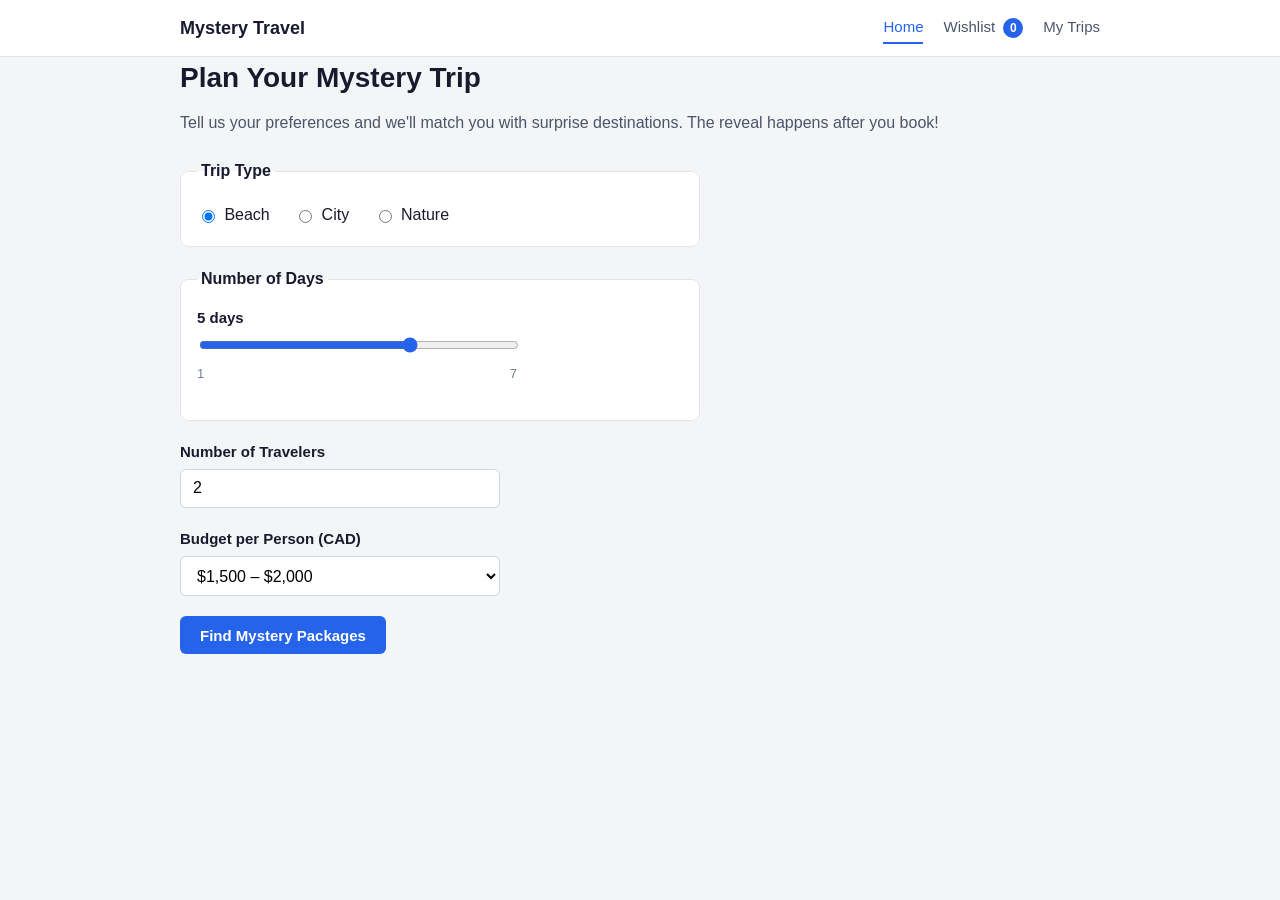
==== index.html @ 8cc897ea "init commit" ====
<!DOCTYPE html>
<html lang="en">
<head>
  <meta charset="UTF-8">
  <meta name="viewport" content="width=device-width, initial-scale=1.0">
  <title>Mystery Travel Booking</title>
  <link rel="stylesheet" href="css/styles.css">


    <script async src="https://www.googletagmanager.com/gtag/js?id=G-VJG1NFBYEE"></script>
    <script>
      window.dataLayer = window.dataLayer || [];
      function gtag(){dataLayer.push(arguments);}
      gtag('js', new Date());
      gtag('config', 'G-VJG1NFBYEE');
    </script>

</head>
<body>
  <header class="site-header">
    <div class="container header-inner">
      <a href="#/" class="logo">Mystery Travel</a>
      <nav class="main-nav" aria-label="Main navigation">
        <a href="#/" data-route="/" class="nav-link">Home</a>
        <a href="#/wishlist" data-route="/wishlist" class="nav-link">
          Wishlist
          <span id="wishlist-badge" class="badge" hidden>0</span>
        </a>
        <a href="#/my-trips" data-route="/my-trips" class="nav-link">My Trips</a>
      </nav>
    </div>
  </header>

  <main id="app" class="container">
    <!-- Home: Preference Quiz -->
    <section id="view-home" class="view" hidden>
      <h1>Plan Your Mystery Trip</h1>
      <p class="lead">Tell us your preferences and we'll match you with surprise destinations. The reveal happens after you book!</p>
      <form id="quiz-form" class="quiz-form">
        <fieldset>
          <legend>Trip Type</legend>
          <label class="radio-label">
            <input type="radio" name="tripType" value="beach" required checked>
            Beach
          </label>
          <label class="radio-label">
            <input type="radio" name="tripType" value="city">
            City
          </label>
          <label class="radio-label">
            <input type="radio" name="tripType" value="nature">
            Nature
          </label>
        </fieldset>

        <fieldset>
          <legend>Number of Days</legend>
          <div class="form-group slider-group">
            <label for="days"><span id="days-value">5</span> days</label>
            <input type="range" id="days" name="days" min="1" max="7" value="5" required>
            <div class="slider-labels" aria-hidden="true">
              <span>1</span>
              <span>7</span>
            </div>
          </div>
        </fieldset>

        <div class="form-group">
          <label for="travelers">Number of Travelers</label>
          <input type="number" id="travelers" name="travelers" min="1" max="8" value="2" required>
        </div>

        <div class="form-group">
          <label for="budget">Budget per Person (CAD)</label>
          <select id="budget" name="budget" required>
            <option value="500-1000">$500 – $1,000</option>
            <option value="1000-1500">$1,000 – $1,500</option>
            <option value="1500-2000" selected>$1,500 – $2,000</option>
            <option value="2000+">$2,000+</option>
          </select>
        </div>

        <button type="submit" class="btn btn-primary">Find Mystery Packages</button>
      </form>
    </section>

    <!-- Results -->
    <section id="view-results" class="view" hidden>
      <h1>Mystery Packages</h1>
      <p id="results-summary" class="results-summary"></p>
      <div id="results-grid" class="card-grid"></div>
      <p class="back-link"><a href="#/">← Change preferences</a></p>
    </section>

    <!-- Wishlist -->
    <section id="view-wishlist" class="view" hidden>
      <h1>Your Wishlist</h1>
      <div id="wishlist-content"></div>
    </section>

    <!-- Checkout -->
    <section id="view-checkout" class="view" hidden>
      <h1>Checkout</h1>
      <div class="checkout-layout">
        <form id="checkout-form" class="checkout-form">
          <h2>Traveler &amp; Payment Details</h2>
          <p class="form-note">This is a demo — no real payment will be processed.</p>

          <div class="form-group">
            <label for="passenger-name">Full Name</label>
            <input type="text" id="passenger-name" name="passengerName" required autocomplete="name">
          </div>

          <div class="form-group">
            <label for="email">Email (optional)</label>
            <input type="email" id="email" name="email" autocomplete="email">
          </div>

          <div class="form-group">
            <label for="card-number">Card Number</label>
            <input type="text" id="card-number" name="cardNumber" inputmode="numeric"
              pattern="[0-9]{16}" maxlength="16" placeholder="1234567890123456" required>
          </div>

          <div class="form-row">
            <div class="form-group">
              <label for="expiry">Expiry (MM/YY)</label>
              <input type="text" id="expiry" name="expiry" pattern="(0[1-9]|1[0-2])\/[0-9]{2}"
                placeholder="12/28" maxlength="5" required>
            </div>
            <div class="form-group">
              <label for="cvv">CVV</label>
              <input type="text" id="cvv" name="cvv" pattern="[0-9]{3,4}" maxlength="4"
                inputmode="numeric" placeholder="123" required>
            </div>
          </div>

          <button type="submit" class="btn btn-primary">Complete Purchase</button>
        </form>

        <aside id="checkout-summary" class="checkout-summary"></aside>
      </div>
    </section>

    <!-- Confirmation / Reveal -->
    <section id="view-confirmation" class="view" hidden>
      <div class="confirmation-card">
        <p class="confirmation-emoji" aria-hidden="true">🎉</p>
        <h1 id="confirmation-heading"></h1>
        <p id="confirmation-details" class="confirmation-details"></p>
        <a href="#/my-trips" class="btn btn-primary">View Trip Details</a>
      </div>
    </section>

    <!-- My Trips -->
    <section id="view-my-trips" class="view" hidden>
      <h1>My Trips</h1>
      <div id="my-trips-content"></div>
    </section>
  </main>

  <div id="toast" class="toast" role="status" aria-live="polite" hidden></div>

  <script src="js/data.js"></script>
  <script src="js/storage.js"></script>
  <script src="js/analytics.js"></script>
  <script src="js/app.js"></script>
</body>
</html>
---- css/styles.css ----
*,
*::before,
*::after {
  box-sizing: border-box;
}

body {
  margin: 0;
  font-family: -apple-system, BlinkMacSystemFont, "Segoe UI", Roboto, Oxygen, Ubuntu, sans-serif;
  font-size: 16px;
  line-height: 1.5;
  color: #1a1a2e;
  background: #f4f5f7;
}

.container {
  max-width: 960px;
  margin: 0 auto;
  padding: 0 1.25rem;
}

.site-header {
  background: #fff;
  border-bottom: 1px solid #e2e4e9;
  position: sticky;
  top: 0;
  z-index: 100;
}

.header-inner {
  display: flex;
  align-items: center;
  justify-content: space-between;
  min-height: 3.5rem;
}

.logo {
  font-weight: 700;
  font-size: 1.125rem;
  color: #1a1a2e;
  text-decoration: none;
}

.main-nav {
  display: flex;
  gap: 1.25rem;
  align-items: center;
}

.nav-link {
  color: #4a5568;
  text-decoration: none;
  font-weight: 500;
  font-size: 0.9375rem;
  padding: 0.25rem 0;
  border-bottom: 2px solid transparent;
}

.nav-link:hover {
  color: #1a1a2e;
}

.nav-link.active {
  color: #2563eb;
  border-bottom-color: #2563eb;
}

.badge {
  display: inline-flex;
  align-items: center;
  justify-content: center;
  min-width: 1.25rem;
  height: 1.25rem;
  padding: 0 0.35rem;
  margin-left: 0.25rem;
  font-size: 0.75rem;
  font-weight: 600;
  color: #fff;
  background: #2563eb;
  border-radius: 999px;
}

main {
  padding-top: 2rem;
  padding-bottom: 2rem;
}

h1 {
  margin: 0 0 0.75rem;
  font-size: 1.75rem;
  font-weight: 700;
}

.lead {
  color: #4a5568;
  margin: 0 0 1.5rem;
}

fieldset {
  border: 1px solid #e2e4e9;
  border-radius: 8px;
  padding: 1rem;
  margin: 0 0 1.25rem;
  background: #fff;
}

legend {
  font-weight: 600;
  padding: 0 0.25rem;
}

.radio-label {
  display: inline-flex;
  align-items: center;
  gap: 0.4rem;
  margin-right: 1.25rem;
  margin-top: 0.25rem;
  cursor: pointer;
}

.form-group {
  margin-bottom: 1.25rem;
}

.form-group label {
  display: block;
  font-weight: 600;
  margin-bottom: 0.35rem;
  font-size: 0.9375rem;
}

.form-group input,
.form-group select {
  width: 100%;
  max-width: 320px;
  padding: 0.6rem 0.75rem;
  border: 1px solid #cbd5e0;
  border-radius: 6px;
  font-size: 1rem;
  background: #fff;
}

.form-group input:focus,
.form-group select:focus {
  outline: 2px solid #2563eb;
  outline-offset: 1px;
  border-color: #2563eb;
}

.slider-group input[type="range"] {
  max-width: 320px;
  padding: 0;
  border: none;
  background: transparent;
  accent-color: #2563eb;
  cursor: pointer;
}

.slider-group input[type="range"]:focus {
  outline: 2px solid #2563eb;
  outline-offset: 4px;
  border-color: transparent;
}

.slider-labels {
  display: flex;
  justify-content: space-between;
  max-width: 320px;
  font-size: 0.8125rem;
  color: #718096;
  margin-top: 0.25rem;
}

.form-row {
  display: flex;
  gap: 1rem;
  flex-wrap: wrap;
}

.form-row .form-group {
  flex: 1;
  min-width: 120px;
}

.form-note {
  color: #718096;
  font-size: 0.875rem;
  margin: 0 0 1rem;
}

.quiz-form {
  max-width: 520px;
}

.btn {
  display: inline-block;
  padding: 0.65rem 1.25rem;
  font-size: 0.9375rem;
  font-weight: 600;
  border: none;
  border-radius: 6px;
  cursor: pointer;
  text-decoration: none;
  text-align: center;
  transition: background 0.15s ease;
}

.btn-primary {
  background: #2563eb;
  color: #fff;
}

.btn-primary:hover {
  background: #1d4ed8;
}

.btn-secondary {
  background: #fff;
  color: #2563eb;
  border: 1px solid #2563eb;
}

.btn-secondary:hover {
  background: #eff6ff;
}

.btn-small {
  padding: 0.45rem 0.85rem;
  font-size: 0.875rem;
}

.card-grid {
  display: grid;
  grid-template-columns: 1fr;
  gap: 1.25rem;
  margin-top: 1.5rem;
}

@media (min-width: 640px) {
  .card-grid {
    grid-template-columns: repeat(2, 1fr);
  }
}

.package-card {
  background: #fff;
  border: 1px solid #e2e4e9;
  border-radius: 10px;
  padding: 1.25rem;
  box-shadow: 0 1px 3px rgba(0, 0, 0, 0.06);
  display: flex;
  flex-direction: column;
}

.package-card h2 {
  margin: 0 0 0.5rem;
  font-size: 1.125rem;
}

.package-meta {
  color: #718096;
  font-size: 0.875rem;
  margin: 0 0 0.75rem;
}

.package-hints {
  list-style: none;
  padding: 0;
  margin: 0 0 1rem;
  font-size: 0.875rem;
  color: #4a5568;
}

.package-hints li::before {
  content: "• ";
  color: #2563eb;
}

.package-price {
  margin: 0 0 1rem;
  font-weight: 600;
}

.package-price .total {
  display: block;
  font-size: 0.875rem;
  font-weight: 500;
  color: #718096;
  margin-top: 0.25rem;
}

.card-actions {
  display: flex;
  gap: 0.5rem;
  flex-wrap: wrap;
  margin-top: auto;
}

.results-summary {
  color: #4a5568;
  margin: 0;
}

.back-link {
  margin-top: 1.5rem;
}

.back-link a {
  color: #2563eb;
  text-decoration: none;
}

.back-link a:hover {
  text-decoration: underline;
}

.empty-state {
  background: #fff;
  border: 1px dashed #cbd5e0;
  border-radius: 10px;
  padding: 2rem;
  text-align: center;
  color: #718096;
}

.empty-state a {
  color: #2563eb;
}

.checkout-layout {
  display: grid;
  gap: 1.5rem;
}

@media (min-width: 768px) {
  .checkout-layout {
    grid-template-columns: 1fr 280px;
    align-items: start;
  }
}

.checkout-form {
  background: #fff;
  border: 1px solid #e2e4e9;
  border-radius: 10px;
  padding: 1.5rem;
}

.checkout-form h2 {
  margin: 0 0 0.5rem;
  font-size: 1.125rem;
}

.checkout-summary {
  background: #fff;
  border: 1px solid #e2e4e9;
  border-radius: 10px;
  padding: 1.25rem;
}

.checkout-summary h2 {
  margin: 0 0 1rem;
  font-size: 1rem;
}

.checkout-summary dl {
  margin: 0;
}

.checkout-summary dt {
  font-size: 0.8125rem;
  color: #718096;
  margin-top: 0.75rem;
}

.checkout-summary dt:first-child {
  margin-top: 0;
}

.checkout-summary dd {
  margin: 0.15rem 0 0;
  font-weight: 600;
}

.confirmation-card {
  background: #fff;
  border: 1px solid #e2e4e9;
  border-radius: 12px;
  padding: 2.5rem 2rem;
  text-align: center;
  max-width: 520px;
  margin: 2rem auto;
  box-shadow: 0 4px 12px rgba(0, 0, 0, 0.08);
}

.confirmation-emoji {
  font-size: 3rem;
  margin: 0 0 0.5rem;
}

.confirmation-details {
  color: #4a5568;
  margin: 0 0 1.5rem;
}

.trip-list {
  display: flex;
  flex-direction: column;
  gap: 1rem;
}

.trip-card {
  background: #fff;
  border: 1px solid #e2e4e9;
  border-radius: 10px;
  padding: 1.25rem;
}

.trip-card h2 {
  margin: 0 0 0.35rem;
  font-size: 1.0625rem;
}

.trip-destination {
  color: #2563eb;
  font-weight: 600;
  margin: 0 0 0.5rem;
}

.trip-meta {
  color: #718096;
  font-size: 0.875rem;
  margin: 0;
}

.toast {
  position: fixed;
  bottom: 1.5rem;
  left: 50%;
  transform: translateX(-50%);
  background: #1a1a2e;
  color: #fff;
  padding: 0.65rem 1.25rem;
  border-radius: 6px;
  font-size: 0.875rem;
  z-index: 300;
  box-shadow: 0 4px 12px rgba(0, 0, 0, 0.2);
}

.toast[hidden] {
  display: none;
}

.wishlist-added {
  color: #059669;
  font-size: 0.8125rem;
  font-weight: 600;
}
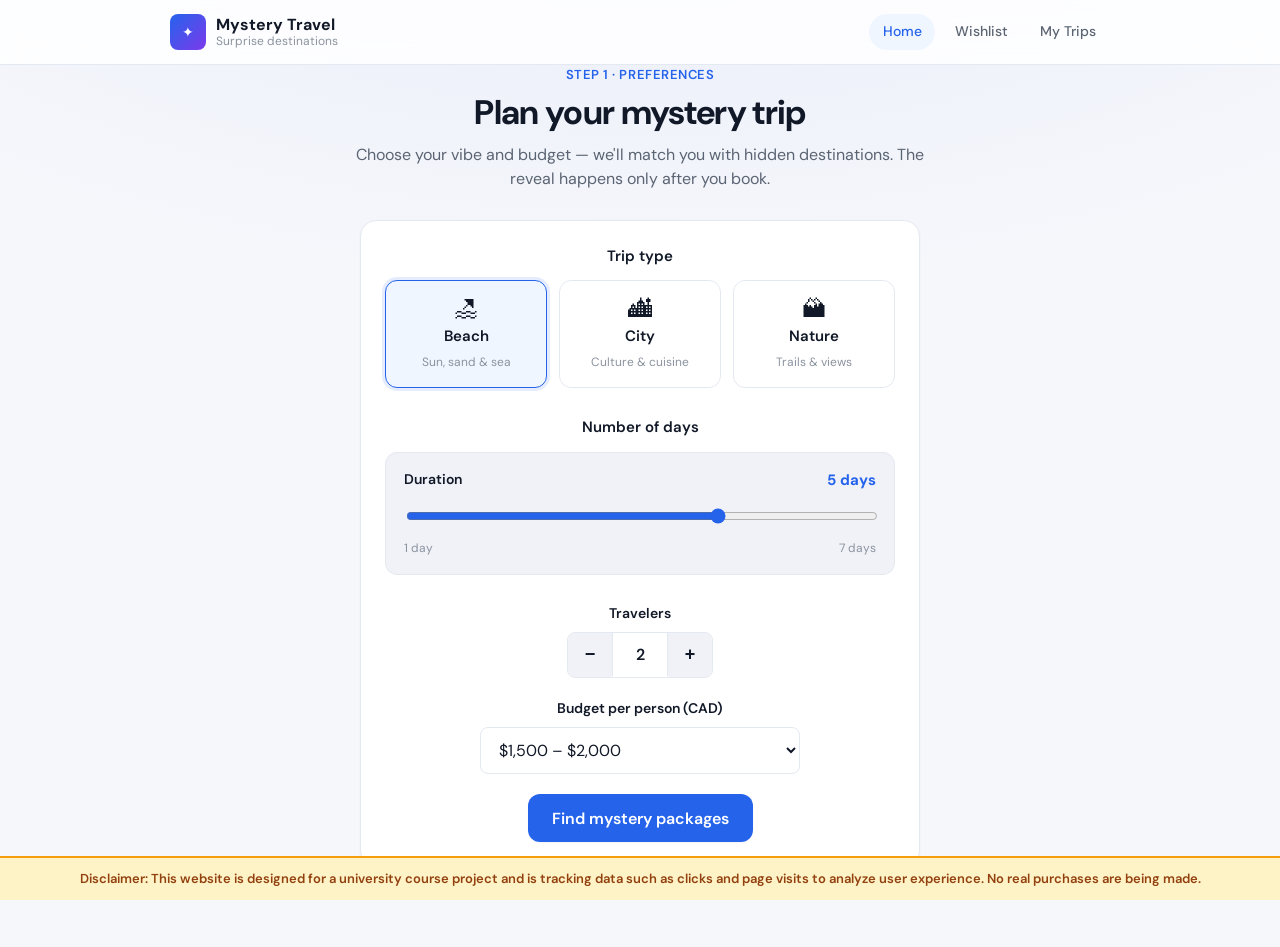
==== commit a6bdca2c: "made it prettier + custom elements and events for GA4" ====
--- a/index.html
+++ b/index.html
@@ -4,29 +4,38 @@
   <meta charset="UTF-8">
   <meta name="viewport" content="width=device-width, initial-scale=1.0">
   <title>Mystery Travel Booking</title>
+  <link rel="preconnect" href="https://fonts.googleapis.com">
+  <link rel="preconnect" href="https://fonts.gstatic.com" crossorigin>
+  <link href="https://fonts.googleapis.com/css2?family=DM+Sans:ital,opsz,wght@0,9..40,400;0,9..40,500;0,9..40,600;0,9..40,700;1,9..40,400&display=swap" rel="stylesheet">
   <link rel="stylesheet" href="css/styles.css">
 
-
-    <script async src="https://www.googletagmanager.com/gtag/js?id=G-VJG1NFBYEE"></script>
-    <script>
-      window.dataLayer = window.dataLayer || [];
-      function gtag(){dataLayer.push(arguments);}
-      gtag('js', new Date());
-      gtag('config', 'G-VJG1NFBYEE');
-    </script>
-
+  <script async src="https://www.googletagmanager.com/gtag/js?id=G-VJG1NFBYEE"></script>
+  <script>
+    window.dataLayer = window.dataLayer || [];
+    function gtag(){dataLayer.push(arguments);}
+    gtag('js', new Date());
+    gtag('config', 'G-VJG1NFBYEE');
+  </script>
 </head>
 <body>
+  <a href="#app" class="skip-link">Skip to main content</a>
+
   <header class="site-header">
     <div class="container header-inner">
-      <a href="#/" class="logo">Mystery Travel</a>
+      <a href="/" class="logo">
+        <span class="logo-mark" aria-hidden="true">✦</span>
+        <span class="logo-text">
+          <span class="logo-name">Mystery Travel</span>
+          <span class="logo-tagline">Surprise destinations</span>
+        </span>
+      </a>
       <nav class="main-nav" aria-label="Main navigation">
-        <a href="#/" data-route="/" class="nav-link">Home</a>
-        <a href="#/wishlist" data-route="/wishlist" class="nav-link">
+        <a href="/" data-route="/" class="nav-link">Home</a>
+        <a href="/wishlist" data-route="/wishlist" class="nav-link">
           Wishlist
           <span id="wishlist-badge" class="badge" hidden>0</span>
         </a>
-        <a href="#/my-trips" data-route="/my-trips" class="nav-link">My Trips</a>
+        <a href="/my-trips" data-route="/my-trips" class="nav-link">My Trips</a>
       </nav>
     </div>
   </header>
@@ -34,44 +43,64 @@
   <main id="app" class="container">
     <!-- Home: Preference Quiz -->
     <section id="view-home" class="view" hidden>
-      <h1>Plan Your Mystery Trip</h1>
-      <p class="lead">Tell us your preferences and we'll match you with surprise destinations. The reveal happens after you book!</p>
-      <form id="quiz-form" class="quiz-form">
-        <fieldset>
-          <legend>Trip Type</legend>
-          <label class="radio-label">
-            <input type="radio" name="tripType" value="beach" required checked>
-            Beach
-          </label>
-          <label class="radio-label">
-            <input type="radio" name="tripType" value="city">
-            City
-          </label>
-          <label class="radio-label">
-            <input type="radio" name="tripType" value="nature">
-            Nature
-          </label>
+      <div class="page-header">
+        <p class="eyebrow">Step 1 · Preferences</p>
+        <h1>Plan your mystery trip</h1>
+        <p class="lead">Choose your vibe and budget — we'll match you with hidden destinations. The reveal happens only after you book.</p>
+      </div>
+
+      <form id="quiz-form" class="quiz-form panel">
+        <fieldset class="fieldset-clean">
+          <legend>Trip type</legend>
+          <div class="option-cards" role="radiogroup" aria-label="Trip type">
+            <label class="option-card">
+              <input type="radio" name="tripType" value="beach" required checked>
+              <span class="option-card-icon" aria-hidden="true">🏖</span>
+              <span class="option-card-label">Beach</span>
+              <span class="option-card-desc">Sun, sand &amp; sea</span>
+            </label>
+            <label class="option-card">
+              <input type="radio" name="tripType" value="city">
+              <span class="option-card-icon" aria-hidden="true">🏙</span>
+              <span class="option-card-label">City</span>
+              <span class="option-card-desc">Culture &amp; cuisine</span>
+            </label>
+            <label class="option-card">
+              <input type="radio" name="tripType" value="nature">
+              <span class="option-card-icon" aria-hidden="true">🏔</span>
+              <span class="option-card-label">Nature</span>
+              <span class="option-card-desc">Trails &amp; views</span>
+            </label>
+          </div>
         </fieldset>
 
-        <fieldset>
-          <legend>Number of Days</legend>
-          <div class="form-group slider-group">
-            <label for="days"><span id="days-value">5</span> days</label>
-            <input type="range" id="days" name="days" min="1" max="7" value="5" required>
+        <fieldset class="fieldset-clean">
+          <legend>Number of days</legend>
+          <div class="slider-group">
+            <div class="slider-header">
+              <label for="days">Duration</label>
+              <output id="days-value" class="slider-value" for="days">5 days</output>
+            </div>
+            <input type="range" id="days" name="days" min="1" max="7" value="5" required
+              aria-valuemin="1" aria-valuemax="7" aria-valuenow="5">
             <div class="slider-labels" aria-hidden="true">
-              <span>1</span>
-              <span>7</span>
+              <span>1 day</span>
+              <span>7 days</span>
             </div>
           </div>
         </fieldset>
 
         <div class="form-group">
-          <label for="travelers">Number of Travelers</label>
-          <input type="number" id="travelers" name="travelers" min="1" max="8" value="2" required>
+          <label for="travelers">Travelers</label>
+          <div class="stepper">
+            <button type="button" class="stepper-btn" id="travelers-decrease" aria-label="Decrease travelers">−</button>
+            <input type="number" id="travelers" name="travelers" min="1" max="8" value="2" required readonly>
+            <button type="button" class="stepper-btn" id="travelers-increase" aria-label="Increase travelers">+</button>
+          </div>
         </div>
 
         <div class="form-group">
-          <label for="budget">Budget per Person (CAD)</label>
+          <label for="budget">Budget per person (CAD)</label>
           <select id="budget" name="budget" required>
             <option value="500-1000">$500 – $1,000</option>
             <option value="1000-1500">$1,000 – $1,500</option>
@@ -80,53 +109,77 @@
           </select>
         </div>
 
-        <button type="submit" class="btn btn-primary">Find Mystery Packages</button>
+        <div class="form-actions">
+          <button type="submit" class="btn btn-primary btn-lg">Find mystery packages</button>
+        </div>
       </form>
     </section>
 
     <!-- Results -->
     <section id="view-results" class="view" hidden>
-      <h1>Mystery Packages</h1>
-      <p id="results-summary" class="results-summary"></p>
+      <div class="page-header">
+        <p class="eyebrow">Step 2 · Choose a package</p>
+        <h1>Mystery packages</h1>
+        <div id="results-summary" class="filter-pills" aria-live="polite"></div>
+      </div>
       <div id="results-grid" class="card-grid"></div>
-      <p class="back-link"><a href="#/">← Change preferences</a></p>
+      <p class="back-link"><a href="/" class="text-link">← Edit preferences</a></p>
     </section>
 
     <!-- Wishlist -->
     <section id="view-wishlist" class="view" hidden>
-      <h1>Your Wishlist</h1>
+      <div class="page-header">
+        <p class="eyebrow">Saved for later</p>
+        <h1>Your wishlist</h1>
+        <p class="lead">Packages you've saved. Book when you're ready — the destination stays hidden until checkout.</p>
+      </div>
       <div id="wishlist-content"></div>
     </section>
 
     <!-- Checkout -->
     <section id="view-checkout" class="view" hidden>
-      <h1>Checkout</h1>
+      <div class="page-header">
+        <p class="eyebrow">Almost there</p>
+        <h1>Checkout</h1>
+        <p class="lead">Complete your booking to unlock your surprise destination.</p>
+      </div>
+
+      <ol class="progress-steps" aria-label="Booking progress">
+        <li class="progress-step is-complete">Preferences</li>
+        <li class="progress-step is-complete">Package</li>
+        <li class="progress-step is-active" aria-current="step">Payment</li>
+        <li class="progress-step">Reveal</li>
+      </ol>
+
       <div class="checkout-layout">
-        <form id="checkout-form" class="checkout-form">
-          <h2>Traveler &amp; Payment Details</h2>
-          <p class="form-note">This is a demo — no real payment will be processed.</p>
+        <form id="checkout-form" class="checkout-form panel">
+          <h2 class="panel-title">Traveler &amp; payment</h2>
+          <p class="form-note">
+            <span class="form-note-icon" aria-hidden="true">🔒</span>
+            Demo only — no real payment is processed.
+          </p>
 
           <div class="form-group">
-            <label for="passenger-name">Full Name</label>
-            <input type="text" id="passenger-name" name="passengerName" required autocomplete="name">
+            <label for="passenger-name">Full name</label>
+            <input type="text" id="passenger-name" name="passengerName" required autocomplete="name" placeholder="Jane Doe">
           </div>
 
           <div class="form-group">
-            <label for="email">Email (optional)</label>
-            <input type="email" id="email" name="email" autocomplete="email">
+            <label for="email">Email <span class="label-optional">(optional)</span></label>
+            <input type="email" id="email" name="email" autocomplete="email" placeholder="jane@example.com">
           </div>
 
           <div class="form-group">
-            <label for="card-number">Card Number</label>
+            <label for="card-number">Card number</label>
             <input type="text" id="card-number" name="cardNumber" inputmode="numeric"
-              pattern="[0-9]{16}" maxlength="16" placeholder="1234567890123456" required>
+              pattern="[0-9]{16}" maxlength="16" placeholder="1234 5678 9012 3456" required>
           </div>
 
           <div class="form-row">
             <div class="form-group">
-              <label for="expiry">Expiry (MM/YY)</label>
+              <label for="expiry">Expiry</label>
               <input type="text" id="expiry" name="expiry" pattern="(0[1-9]|1[0-2])\/[0-9]{2}"
-                placeholder="12/28" maxlength="5" required>
+                placeholder="MM/YY" maxlength="5" required>
             </div>
             <div class="form-group">
               <label for="cvv">CVV</label>
@@ -135,29 +188,44 @@
             </div>
           </div>
 
-          <button type="submit" class="btn btn-primary">Complete Purchase</button>
+          <button type="submit" class="btn btn-primary btn-lg btn-block">Complete purchase</button>
         </form>
 
-        <aside id="checkout-summary" class="checkout-summary"></aside>
+        <aside id="checkout-summary" class="checkout-summary panel panel-accent"></aside>
       </div>
     </section>
 
     <!-- Confirmation / Reveal -->
     <section id="view-confirmation" class="view" hidden>
-      <div class="confirmation-card">
-        <p class="confirmation-emoji" aria-hidden="true">🎉</p>
+      <div class="confirmation-card panel">
+        <div class="confirmation-badge" aria-hidden="true">✦</div>
+        <p class="confirmation-kicker">Booking confirmed</p>
         <h1 id="confirmation-heading"></h1>
         <p id="confirmation-details" class="confirmation-details"></p>
-        <a href="#/my-trips" class="btn btn-primary">View Trip Details</a>
+        <a href="/my-trips" class="btn btn-primary btn-lg">View trip details</a>
       </div>
     </section>
 
     <!-- My Trips -->
     <section id="view-my-trips" class="view" hidden>
-      <h1>My Trips</h1>
+      <div class="page-header">
+        <p class="eyebrow">Your bookings</p>
+        <h1>My trips</h1>
+        <p class="lead">Every destination you've unlocked after checkout.</p>
+      </div>
       <div id="my-trips-content"></div>
     </section>
+
+    <!-- Trip Detail -->
+    <section id="view-trip-detail" class="view" hidden>
+      <p class="back-link back-link--top"><a href="/my-trips" class="text-link">← Back to my trips</a></p>
+      <div id="trip-detail-content"></div>
+    </section>
   </main>
+
+  <aside id="disclaimer-banner" role="note" aria-live="polite">
+    Disclaimer: This website is designed for a university course project and is tracking data such as clicks and page visits to analyze user experience. No real purchases are being made.
+  </aside>
 
   <div id="toast" class="toast" role="status" aria-live="polite" hidden></div>
 
--- a/css/styles.css
+++ b/css/styles.css
@@ -1,27 +1,87 @@
+:root {
+  --color-bg: #f6f7fb;
+  --color-surface: #ffffff;
+  --color-surface-muted: #f0f2f8;
+  --color-border: #e4e8f0;
+  --color-border-strong: #cdd5e0;
+  --color-text: #111827;
+  --color-text-muted: #5b6472;
+  --color-text-subtle: #8b939f;
+  --color-primary: #2563eb;
+  --color-primary-hover: #1d4ed8;
+  --color-primary-subtle: #eff6ff;
+  --color-primary-border: #bfdbfe;
+  --color-success: #059669;
+  --color-success-subtle: #ecfdf5;
+  --color-warning-bg: #fef3c7;
+  --color-warning-border: #f59e0b;
+  --color-warning-text: #92400e;
+  --color-accent: #7c3aed;
+  --radius-sm: 8px;
+  --radius-md: 12px;
+  --radius-lg: 16px;
+  --radius-xl: 20px;
+  --shadow-sm: 0 1px 2px rgba(17, 24, 39, 0.05);
+  --shadow-md: 0 4px 12px rgba(17, 24, 39, 0.08), 0 1px 3px rgba(17, 24, 39, 0.04);
+  --shadow-lg: 0 12px 32px rgba(17, 24, 39, 0.1), 0 2px 8px rgba(17, 24, 39, 0.04);
+  --transition-fast: 150ms cubic-bezier(0.2, 0, 0, 1);
+  --transition-base: 220ms cubic-bezier(0.2, 0, 0, 1);
+  --font: "DM Sans", -apple-system, BlinkMacSystemFont, "Segoe UI", sans-serif;
+}
+
 *,
 *::before,
 *::after {
   box-sizing: border-box;
 }
 
+html {
+  scroll-behavior: smooth;
+}
+
 body {
   margin: 0;
-  font-family: -apple-system, BlinkMacSystemFont, "Segoe UI", Roboto, Oxygen, Ubuntu, sans-serif;
+  font-family: var(--font);
   font-size: 16px;
-  line-height: 1.5;
-  color: #1a1a2e;
-  background: #f4f5f7;
+  line-height: 1.55;
+  color: var(--color-text);
+  background:
+    radial-gradient(ellipse 80% 50% at 50% -20%, rgba(37, 99, 235, 0.08), transparent),
+    var(--color-bg);
+  padding-bottom: 5rem;
+  -webkit-font-smoothing: antialiased;
+  -moz-osx-font-smoothing: grayscale;
+}
+
+.skip-link {
+  position: absolute;
+  top: -100%;
+  left: 1rem;
+  z-index: 500;
+  padding: 0.6rem 1rem;
+  background: var(--color-text);
+  color: #fff;
+  border-radius: var(--radius-sm);
+  text-decoration: none;
+  font-weight: 600;
+  font-size: 0.875rem;
+}
+
+.skip-link:focus {
+  top: 1rem;
 }
 
 .container {
-  max-width: 960px;
+  max-width: 980px;
   margin: 0 auto;
   padding: 0 1.25rem;
 }
 
+/* Header */
 .site-header {
-  background: #fff;
-  border-bottom: 1px solid #e2e4e9;
+  background: rgba(255, 255, 255, 0.85);
+  backdrop-filter: blur(12px);
+  border-bottom: 1px solid var(--color-border);
   position: sticky;
   top: 0;
   z-index: 100;
@@ -31,209 +91,566 @@
   display: flex;
   align-items: center;
   justify-content: space-between;
-  min-height: 3.5rem;
+  min-height: 4rem;
+  gap: 1rem;
 }
 
 .logo {
-  font-weight: 700;
+  display: flex;
+  align-items: center;
+  gap: 0.65rem;
+  text-decoration: none;
+  color: var(--color-text);
+  min-width: 0;
+}
+
+.logo-mark {
+  display: flex;
+  align-items: center;
+  justify-content: center;
+  width: 2.25rem;
+  height: 2.25rem;
+  background: linear-gradient(135deg, var(--color-primary), var(--color-accent));
+  color: #fff;
+  border-radius: var(--radius-sm);
+  font-size: 0.9rem;
+  flex-shrink: 0;
+}
+
+.logo-text {
+  display: flex;
+  flex-direction: column;
+  min-width: 0;
+}
+
+.logo-name {
+  font-weight: 700;
+  font-size: 1rem;
+  line-height: 1.2;
+}
+
+.logo-tagline {
+  font-size: 0.75rem;
+  color: var(--color-text-subtle);
+  line-height: 1.2;
+}
+
+.main-nav {
+  display: flex;
+  gap: 0.35rem;
+  align-items: center;
+  flex-shrink: 0;
+}
+
+.nav-link {
+  color: var(--color-text-muted);
+  text-decoration: none;
+  font-weight: 500;
+  font-size: 0.875rem;
+  padding: 0.45rem 0.85rem;
+  border-radius: 999px;
+  transition: color var(--transition-fast), background var(--transition-fast);
+}
+
+.nav-link:hover {
+  color: var(--color-text);
+  background: var(--color-surface-muted);
+}
+
+.nav-link.active {
+  color: var(--color-primary);
+  background: var(--color-primary-subtle);
+}
+
+.badge {
+  display: inline-flex;
+  align-items: center;
+  justify-content: center;
+  min-width: 1.125rem;
+  height: 1.125rem;
+  padding: 0 0.3rem;
+  margin-left: 0.2rem;
+  font-size: 0.6875rem;
+  font-weight: 700;
+  font-variant-numeric: tabular-nums;
+  color: #fff;
+  background: var(--color-primary);
+  border-radius: 999px;
+}
+
+.badge[hidden] {
+  display: none !important;
+}
+
+/* Main layout */
+main {
+  padding-top: 2.5rem;
+  padding-bottom: 2.5rem;
+  max-width: 760px;
+}
+
+.view {
+  animation: viewEnter var(--transition-base) both;
+}
+
+@keyframes viewEnter {
+  from {
+    opacity: 0;
+    transform: translateY(8px);
+  }
+  to {
+    opacity: 1;
+    transform: translateY(0);
+  }
+}
+
+.page-header {
+  margin-bottom: 1.75rem;
+  text-align: center;
+}
+
+.eyebrow {
+  margin: 0 0 0.5rem;
+  font-size: 0.8125rem;
+  font-weight: 600;
+  letter-spacing: 0.04em;
+  text-transform: uppercase;
+  color: var(--color-primary);
+}
+
+h1 {
+  margin: 0 0 0.65rem;
+  font-size: clamp(1.625rem, 4vw, 2.125rem);
+  font-weight: 700;
+  line-height: 1.15;
+  letter-spacing: -0.02em;
+  text-wrap: balance;
+}
+
+.page-header h1 {
+  margin: 0 auto 0.65rem;
+  max-width: 28rem;
+}
+
+.lead {
+  color: var(--color-text-muted);
+  margin: 0 auto;
+  max-width: 36rem;
+  text-wrap: pretty;
+}
+
+.panel {
+  background: var(--color-surface);
+  border: 1px solid var(--color-border);
+  border-radius: var(--radius-lg);
+  box-shadow: var(--shadow-sm);
+}
+
+.panel-accent {
+  background: linear-gradient(180deg, var(--color-primary-subtle) 0%, var(--color-surface) 100%);
+  border-color: var(--color-primary-border);
+}
+
+.panel-title {
+  margin: 0 0 0.35rem;
   font-size: 1.125rem;
-  color: #1a1a2e;
+  font-weight: 700;
+}
+
+/* Forms */
+.fieldset-clean {
+  border: none;
+  padding: 0;
+  margin: 0 0 1.75rem;
+  background: transparent;
+}
+
+.fieldset-clean legend {
+  font-weight: 600;
+  font-size: 0.9375rem;
+  margin-bottom: 0.75rem;
+  padding: 0;
+  text-align: center;
+  width: 100%;
+}
+
+.option-cards {
+  display: grid;
+  grid-template-columns: repeat(3, 1fr);
+  gap: 0.75rem;
+}
+
+.option-card {
+  position: relative;
+  display: flex;
+  flex-direction: column;
+  align-items: center;
+  gap: 0.25rem;
+  padding: 1rem 0.75rem;
+  border: 1.5px solid var(--color-border);
+  border-radius: var(--radius-md);
+  background: var(--color-surface);
+  cursor: pointer;
+  text-align: center;
+  transition: border-color var(--transition-fast), background var(--transition-fast), box-shadow var(--transition-fast), transform var(--transition-fast);
+}
+
+.option-card:hover {
+  border-color: var(--color-border-strong);
+  box-shadow: var(--shadow-sm);
+}
+
+.option-card:has(input:checked) {
+  border-color: var(--color-primary);
+  background: var(--color-primary-subtle);
+  box-shadow: 0 0 0 3px rgba(37, 99, 235, 0.12);
+}
+
+.option-card:has(input:focus-visible) {
+  outline: 2px solid var(--color-primary);
+  outline-offset: 2px;
+}
+
+.option-card input {
+  position: absolute;
+  opacity: 0;
+  width: 0;
+  height: 0;
+}
+
+.option-card-icon {
+  font-size: 1.5rem;
+  line-height: 1;
+}
+
+.option-card-label {
+  font-weight: 600;
+  font-size: 0.9375rem;
+  color: var(--color-text);
+}
+
+.option-card-desc {
+  font-size: 0.75rem;
+  color: var(--color-text-subtle);
+}
+
+.form-group {
+  margin-bottom: 1.25rem;
+}
+
+.form-group label {
+  display: block;
+  font-weight: 600;
+  margin-bottom: 0.45rem;
+  font-size: 0.875rem;
+}
+
+.label-optional {
+  font-weight: 500;
+  color: var(--color-text-subtle);
+}
+
+.form-group input,
+.form-group select {
+  width: 100%;
+  padding: 0.7rem 0.85rem;
+  border: 1.5px solid var(--color-border);
+  border-radius: var(--radius-sm);
+  font-size: 1rem;
+  font-family: inherit;
+  background: var(--color-surface);
+  color: var(--color-text);
+  transition: border-color var(--transition-fast), box-shadow var(--transition-fast);
+}
+
+.form-group input::placeholder {
+  color: var(--color-text-subtle);
+}
+
+.form-group input:focus,
+.form-group select:focus {
+  outline: none;
+  border-color: var(--color-primary);
+  box-shadow: 0 0 0 3px rgba(37, 99, 235, 0.15);
+}
+
+.slider-group {
+  padding: 1rem 1.1rem;
+  background: var(--color-surface-muted);
+  border-radius: var(--radius-md);
+  border: 1px solid var(--color-border);
+}
+
+.slider-header {
+  display: flex;
+  justify-content: space-between;
+  align-items: center;
+  margin-bottom: 0.75rem;
+}
+
+.slider-header label {
+  margin: 0;
+  font-weight: 600;
+  font-size: 0.875rem;
+}
+
+.slider-value {
+  font-weight: 700;
+  font-size: 0.9375rem;
+  color: var(--color-primary);
+  font-variant-numeric: tabular-nums;
+}
+
+.slider-group input[type="range"] {
+  width: 100%;
+  padding: 0;
+  border: none;
+  background: transparent;
+  accent-color: var(--color-primary);
+  cursor: pointer;
+  height: 1.25rem;
+}
+
+.slider-group input[type="range"]:focus-visible {
+  outline: 2px solid var(--color-primary);
+  outline-offset: 4px;
+}
+
+.slider-labels {
+  display: flex;
+  justify-content: space-between;
+  font-size: 0.75rem;
+  color: var(--color-text-subtle);
+  margin-top: 0.35rem;
+}
+
+.stepper {
+  display: inline-flex;
+  align-items: center;
+  border: 1.5px solid var(--color-border);
+  border-radius: var(--radius-sm);
+  overflow: hidden;
+  background: var(--color-surface);
+}
+
+.stepper-btn {
+  display: flex;
+  align-items: center;
+  justify-content: center;
+  width: 2.75rem;
+  height: 2.75rem;
+  border: none;
+  background: var(--color-surface-muted);
+  color: var(--color-text);
+  font-size: 1.125rem;
+  font-weight: 600;
+  cursor: pointer;
+  transition: background var(--transition-fast);
+}
+
+.stepper-btn:hover {
+  background: var(--color-border);
+}
+
+.stepper-btn:active {
+  transform: scale(0.96);
+}
+
+.stepper input {
+  width: 3.5rem;
+  text-align: center;
+  border: none;
+  border-left: 1.5px solid var(--color-border);
+  border-right: 1.5px solid var(--color-border);
+  border-radius: 0;
+  padding: 0.7rem 0;
+  font-weight: 600;
+  font-variant-numeric: tabular-nums;
+  -moz-appearance: textfield;
+}
+
+.stepper input:focus {
+  box-shadow: none;
+  outline: none;
+}
+
+.stepper input::-webkit-outer-spin-button,
+.stepper input::-webkit-inner-spin-button {
+  -webkit-appearance: none;
+  margin: 0;
+}
+
+.quiz-form {
+  width: 100%;
+  max-width: 560px;
+  margin: 0 auto;
+  padding: 1.5rem;
+}
+
+.quiz-form .form-group {
+  display: flex;
+  flex-direction: column;
+  align-items: center;
+}
+
+.quiz-form .form-group label {
+  text-align: center;
+}
+
+.quiz-form select {
+  width: 100%;
+  max-width: 320px;
+}
+
+.form-actions {
+  margin-top: 0.5rem;
+  display: flex;
+  justify-content: center;
+}
+
+.form-row {
+  display: grid;
+  grid-template-columns: 1fr 1fr;
+  gap: 1rem;
+}
+
+.form-note {
+  display: flex;
+  align-items: center;
+  gap: 0.5rem;
+  color: var(--color-text-muted);
+  font-size: 0.875rem;
+  margin: 0 0 1.25rem;
+  padding: 0.65rem 0.85rem;
+  background: var(--color-surface-muted);
+  border-radius: var(--radius-sm);
+}
+
+.form-note-icon {
+  flex-shrink: 0;
+}
+
+/* Buttons */
+.btn {
+  display: inline-flex;
+  align-items: center;
+  justify-content: center;
+  gap: 0.35rem;
+  padding: 0.7rem 1.25rem;
+  font-size: 0.9375rem;
+  font-weight: 600;
+  font-family: inherit;
+  border: none;
+  border-radius: var(--radius-sm);
+  cursor: pointer;
   text-decoration: none;
-}
-
-.main-nav {
-  display: flex;
-  gap: 1.25rem;
-  align-items: center;
-}
-
-.nav-link {
-  color: #4a5568;
+  text-align: center;
+  transition: background var(--transition-fast), color var(--transition-fast), border-color var(--transition-fast), box-shadow var(--transition-fast), transform var(--transition-fast);
+}
+
+.btn:active:not(:disabled) {
+  transform: scale(0.98);
+}
+
+.btn:focus-visible {
+  outline: 2px solid var(--color-primary);
+  outline-offset: 2px;
+}
+
+.btn-primary {
+  background: var(--color-primary);
+  color: #fff;
+  box-shadow: var(--shadow-sm);
+}
+
+.btn-primary:hover:not(:disabled) {
+  background: var(--color-primary-hover);
+  box-shadow: var(--shadow-md);
+}
+
+.btn-secondary {
+  background: var(--color-surface);
+  color: var(--color-primary);
+  border: 1.5px solid var(--color-primary-border);
+}
+
+.btn-secondary:hover:not(:disabled) {
+  background: var(--color-primary-subtle);
+}
+
+.btn-ghost {
+  background: transparent;
+  color: var(--color-text-muted);
+  border: 1.5px solid var(--color-border);
+}
+
+.btn-ghost:hover:not(:disabled) {
+  background: var(--color-surface-muted);
+  color: var(--color-text);
+}
+
+.btn:disabled {
+  opacity: 0.55;
+  cursor: not-allowed;
+}
+
+.btn-lg {
+  padding: 0.85rem 1.5rem;
+  font-size: 1rem;
+  border-radius: var(--radius-md);
+}
+
+.btn-sm {
+  padding: 0.5rem 0.9rem;
+  font-size: 0.8125rem;
+}
+
+.btn-block {
+  width: 100%;
+}
+
+.text-link {
+  color: var(--color-primary);
   text-decoration: none;
   font-weight: 500;
   font-size: 0.9375rem;
-  padding: 0.25rem 0;
-  border-bottom: 2px solid transparent;
-}
-
-.nav-link:hover {
-  color: #1a1a2e;
-}
-
-.nav-link.active {
-  color: #2563eb;
-  border-bottom-color: #2563eb;
-}
-
-.badge {
+}
+
+.text-link:hover {
+  text-decoration: underline;
+}
+
+/* Filter pills */
+.filter-pills {
+  display: flex;
+  flex-wrap: wrap;
+  justify-content: center;
+  gap: 0.5rem;
+  margin-top: 1rem;
+}
+
+.pill {
   display: inline-flex;
   align-items: center;
-  justify-content: center;
-  min-width: 1.25rem;
-  height: 1.25rem;
-  padding: 0 0.35rem;
-  margin-left: 0.25rem;
-  font-size: 0.75rem;
-  font-weight: 600;
-  color: #fff;
-  background: #2563eb;
+  padding: 0.35rem 0.75rem;
+  font-size: 0.8125rem;
+  font-weight: 500;
+  color: var(--color-text-muted);
+  background: var(--color-surface);
+  border: 1px solid var(--color-border);
   border-radius: 999px;
 }
 
-main {
-  padding-top: 2rem;
-  padding-bottom: 2rem;
-}
-
-h1 {
-  margin: 0 0 0.75rem;
-  font-size: 1.75rem;
-  font-weight: 700;
-}
-
-.lead {
-  color: #4a5568;
-  margin: 0 0 1.5rem;
-}
-
-fieldset {
-  border: 1px solid #e2e4e9;
-  border-radius: 8px;
-  padding: 1rem;
-  margin: 0 0 1.25rem;
-  background: #fff;
-}
-
-legend {
-  font-weight: 600;
-  padding: 0 0.25rem;
-}
-
-.radio-label {
-  display: inline-flex;
-  align-items: center;
-  gap: 0.4rem;
-  margin-right: 1.25rem;
-  margin-top: 0.25rem;
-  cursor: pointer;
-}
-
-.form-group {
-  margin-bottom: 1.25rem;
-}
-
-.form-group label {
-  display: block;
-  font-weight: 600;
-  margin-bottom: 0.35rem;
-  font-size: 0.9375rem;
-}
-
-.form-group input,
-.form-group select {
-  width: 100%;
-  max-width: 320px;
-  padding: 0.6rem 0.75rem;
-  border: 1px solid #cbd5e0;
-  border-radius: 6px;
-  font-size: 1rem;
-  background: #fff;
-}
-
-.form-group input:focus,
-.form-group select:focus {
-  outline: 2px solid #2563eb;
-  outline-offset: 1px;
-  border-color: #2563eb;
-}
-
-.slider-group input[type="range"] {
-  max-width: 320px;
-  padding: 0;
-  border: none;
-  background: transparent;
-  accent-color: #2563eb;
-  cursor: pointer;
-}
-
-.slider-group input[type="range"]:focus {
-  outline: 2px solid #2563eb;
-  outline-offset: 4px;
-  border-color: transparent;
-}
-
-.slider-labels {
-  display: flex;
-  justify-content: space-between;
-  max-width: 320px;
-  font-size: 0.8125rem;
-  color: #718096;
-  margin-top: 0.25rem;
-}
-
-.form-row {
-  display: flex;
-  gap: 1rem;
-  flex-wrap: wrap;
-}
-
-.form-row .form-group {
-  flex: 1;
-  min-width: 120px;
-}
-
-.form-note {
-  color: #718096;
-  font-size: 0.875rem;
-  margin: 0 0 1rem;
-}
-
-.quiz-form {
-  max-width: 520px;
-}
-
-.btn {
-  display: inline-block;
-  padding: 0.65rem 1.25rem;
-  font-size: 0.9375rem;
-  font-weight: 600;
-  border: none;
-  border-radius: 6px;
-  cursor: pointer;
-  text-decoration: none;
-  text-align: center;
-  transition: background 0.15s ease;
-}
-
-.btn-primary {
-  background: #2563eb;
-  color: #fff;
-}
-
-.btn-primary:hover {
-  background: #1d4ed8;
-}
-
-.btn-secondary {
-  background: #fff;
-  color: #2563eb;
-  border: 1px solid #2563eb;
-}
-
-.btn-secondary:hover {
-  background: #eff6ff;
-}
-
-.btn-small {
-  padding: 0.45rem 0.85rem;
-  font-size: 0.875rem;
-}
-
+.pill strong {
+  color: var(--color-text);
+  font-weight: 600;
+}
+
+/* Cards */
 .card-grid {
   display: grid;
   grid-template-columns: 1fr;
-  gap: 1.25rem;
-  margin-top: 1.5rem;
+  gap: 1rem;
 }
 
 @media (min-width: 640px) {
@@ -243,24 +660,70 @@
 }
 
 .package-card {
-  background: #fff;
-  border: 1px solid #e2e4e9;
-  border-radius: 10px;
+  background: var(--color-surface);
+  border: 1px solid var(--color-border);
+  border-radius: var(--radius-lg);
   padding: 1.25rem;
-  box-shadow: 0 1px 3px rgba(0, 0, 0, 0.06);
+  box-shadow: var(--shadow-sm);
   display: flex;
   flex-direction: column;
+  transition: box-shadow var(--transition-base), transform var(--transition-base), border-color var(--transition-base);
+}
+
+.package-card:hover {
+  box-shadow: var(--shadow-md);
+  transform: translateY(-2px);
+  border-color: var(--color-border-strong);
+}
+
+.package-card-header {
+  display: flex;
+  align-items: flex-start;
+  justify-content: space-between;
+  gap: 0.75rem;
+  margin-bottom: 0.65rem;
 }
 
 .package-card h2 {
-  margin: 0 0 0.5rem;
-  font-size: 1.125rem;
+  margin: 0;
+  font-size: 1.0625rem;
+  font-weight: 700;
+  line-height: 1.3;
+  text-wrap: balance;
+}
+
+.package-badges {
+  display: flex;
+  flex-wrap: wrap;
+  gap: 0.35rem;
+  flex-shrink: 0;
+}
+
+.badge-tag {
+  display: inline-flex;
+  align-items: center;
+  padding: 0.2rem 0.5rem;
+  font-size: 0.6875rem;
+  font-weight: 700;
+  letter-spacing: 0.02em;
+  text-transform: uppercase;
+  border-radius: 999px;
+}
+
+.badge-tag--type {
+  background: var(--color-primary-subtle);
+  color: var(--color-primary);
+}
+
+.badge-tag--mystery {
+  background: #f3e8ff;
+  color: #7c3aed;
 }
 
 .package-meta {
-  color: #718096;
-  font-size: 0.875rem;
-  margin: 0 0 0.75rem;
+  color: var(--color-text-subtle);
+  font-size: 0.8125rem;
+  margin: 0 0 0.85rem;
 }
 
 .package-hints {
@@ -268,25 +731,50 @@
   padding: 0;
   margin: 0 0 1rem;
   font-size: 0.875rem;
-  color: #4a5568;
+  color: var(--color-text-muted);
+}
+
+.package-hints li {
+  display: flex;
+  align-items: flex-start;
+  gap: 0.5rem;
+  margin-bottom: 0.35rem;
 }
 
 .package-hints li::before {
-  content: "• ";
-  color: #2563eb;
+  content: "✓";
+  color: var(--color-success);
+  font-weight: 700;
+  flex-shrink: 0;
 }
 
 .package-price {
-  margin: 0 0 1rem;
-  font-weight: 600;
-}
-
-.package-price .total {
-  display: block;
+  margin: 0 0 1.1rem;
+  padding: 0.85rem;
+  background: var(--color-surface-muted);
+  border-radius: var(--radius-sm);
+}
+
+.package-price-main {
+  font-size: 1.25rem;
+  font-weight: 700;
+  font-variant-numeric: tabular-nums;
+  color: var(--color-text);
+}
+
+.package-price-unit {
   font-size: 0.875rem;
   font-weight: 500;
-  color: #718096;
+  color: var(--color-text-subtle);
+}
+
+.package-price-total {
+  display: block;
   margin-top: 0.25rem;
+  font-size: 0.8125rem;
+  font-weight: 500;
+  color: var(--color-text-muted);
+  font-variant-numeric: tabular-nums;
 }
 
 .card-actions {
@@ -296,71 +784,126 @@
   margin-top: auto;
 }
 
-.results-summary {
-  color: #4a5568;
-  margin: 0;
+.card-actions .btn {
+  flex: 1;
+  min-width: 7rem;
 }
 
 .back-link {
-  margin-top: 1.5rem;
-}
-
-.back-link a {
-  color: #2563eb;
-  text-decoration: none;
-}
-
-.back-link a:hover {
-  text-decoration: underline;
-}
-
+  margin-top: 1.75rem;
+  text-align: center;
+}
+
+/* Empty states */
 .empty-state {
-  background: #fff;
-  border: 1px dashed #cbd5e0;
-  border-radius: 10px;
-  padding: 2rem;
+  background: var(--color-surface);
+  border: 1px dashed var(--color-border-strong);
+  border-radius: var(--radius-lg);
+  padding: 3rem 1.5rem;
   text-align: center;
-  color: #718096;
-}
-
-.empty-state a {
-  color: #2563eb;
+  color: var(--color-text-muted);
+}
+
+.empty-state-icon {
+  font-size: 2.5rem;
+  margin-bottom: 0.75rem;
+  line-height: 1;
+}
+
+.empty-state h2 {
+  margin: 0 0 0.5rem;
+  font-size: 1.125rem;
+  color: var(--color-text);
+}
+
+.empty-state p {
+  margin: 0 0 1.25rem;
+  max-width: 24rem;
+  margin-left: auto;
+  margin-right: auto;
+}
+
+/* Checkout */
+.progress-steps {
+  display: flex;
+  gap: 0;
+  list-style: none;
+  padding: 0;
+  margin: 0 0 1.75rem;
+  overflow-x: auto;
+}
+
+.progress-step {
+  flex: 1;
+  position: relative;
+  padding: 0.65rem 0.5rem 0.65rem 1.5rem;
+  font-size: 0.75rem;
+  font-weight: 600;
+  color: var(--color-text-subtle);
+  background: var(--color-surface-muted);
+  border: 1px solid var(--color-border);
+  white-space: nowrap;
+}
+
+.progress-step:first-child {
+  border-radius: var(--radius-sm) 0 0 var(--radius-sm);
+  padding-left: 1rem;
+}
+
+.progress-step:last-child {
+  border-radius: 0 var(--radius-sm) var(--radius-sm) 0;
+}
+
+.progress-step + .progress-step {
+  border-left: none;
+}
+
+.progress-step.is-complete {
+  color: var(--color-success);
+  background: var(--color-success-subtle);
+}
+
+.progress-step.is-active {
+  color: var(--color-primary);
+  background: var(--color-primary-subtle);
+  border-color: var(--color-primary-border);
 }
 
 .checkout-layout {
   display: grid;
-  gap: 1.5rem;
+  gap: 1.25rem;
+  max-width: 640px;
+  margin: 0 auto;
 }
 
 @media (min-width: 768px) {
   .checkout-layout {
+    max-width: none;
     grid-template-columns: 1fr 280px;
     align-items: start;
   }
+
+  .checkout-summary {
+    position: sticky;
+    top: 5.5rem;
+  }
 }
 
 .checkout-form {
-  background: #fff;
-  border: 1px solid #e2e4e9;
-  border-radius: 10px;
   padding: 1.5rem;
 }
 
-.checkout-form h2 {
-  margin: 0 0 0.5rem;
-  font-size: 1.125rem;
-}
-
 .checkout-summary {
-  background: #fff;
-  border: 1px solid #e2e4e9;
-  border-radius: 10px;
   padding: 1.25rem;
 }
 
 .checkout-summary h2 {
   margin: 0 0 1rem;
-  font-size: 1rem;
+  font-size: 0.9375rem;
+  font-weight: 700;
+  text-transform: uppercase;
+  letter-spacing: 0.04em;
+  color: var(--color-text-subtle);
 }
 
 .checkout-summary dl {
@@ -368,9 +911,12 @@
 }
 
 .checkout-summary dt {
-  font-size: 0.8125rem;
-  color: #718096;
-  margin-top: 0.75rem;
+  font-size: 0.75rem;
+  font-weight: 600;
+  text-transform: uppercase;
+  letter-spacing: 0.03em;
+  color: var(--color-text-subtle);
+  margin-top: 0.85rem;
 }
 
 .checkout-summary dt:first-child {
@@ -378,81 +924,338 @@
 }
 
 .checkout-summary dd {
-  margin: 0.15rem 0 0;
-  font-weight: 600;
-}
-
+  margin: 0.2rem 0 0;
+  font-weight: 600;
+  font-size: 0.9375rem;
+}
+
+.checkout-summary dd.checkout-total {
+  font-size: 1.375rem;
+  font-variant-numeric: tabular-nums;
+  color: var(--color-primary);
+}
+
+/* Confirmation */
 .confirmation-card {
-  background: #fff;
-  border: 1px solid #e2e4e9;
-  border-radius: 12px;
-  padding: 2.5rem 2rem;
   text-align: center;
   max-width: 520px;
-  margin: 2rem auto;
-  box-shadow: 0 4px 12px rgba(0, 0, 0, 0.08);
-}
-
-.confirmation-emoji {
-  font-size: 3rem;
+  margin: 1rem auto 2rem;
+  padding: 2.5rem 2rem;
+  background: linear-gradient(180deg, var(--color-primary-subtle) 0%, var(--color-surface) 45%);
+  border-color: var(--color-primary-border);
+  box-shadow: var(--shadow-lg);
+}
+
+.confirmation-badge {
+  display: inline-flex;
+  align-items: center;
+  justify-content: center;
+  width: 3.5rem;
+  height: 3.5rem;
+  margin-bottom: 1rem;
+  background: linear-gradient(135deg, var(--color-primary), var(--color-accent));
+  color: #fff;
+  font-size: 1.25rem;
+  border-radius: 50%;
+  box-shadow: var(--shadow-md);
+}
+
+.confirmation-kicker {
   margin: 0 0 0.5rem;
+  font-size: 0.8125rem;
+  font-weight: 700;
+  letter-spacing: 0.06em;
+  text-transform: uppercase;
+  color: var(--color-success);
+}
+
+.confirmation-card h1 {
+  margin: 0 auto 0.75rem;
+  max-width: none;
 }
 
 .confirmation-details {
-  color: #4a5568;
-  margin: 0 0 1.5rem;
-}
-
+  color: var(--color-text-muted);
+  margin: 0 0 1.75rem;
+  text-wrap: pretty;
+}
+
+/* My Trips */
 .trip-list {
   display: flex;
   flex-direction: column;
+  gap: 0.85rem;
+}
+
+.trip-card {
+  background: var(--color-surface);
+  border: 1px solid var(--color-border);
+  border-radius: var(--radius-lg);
+  padding: 1.25rem 1.35rem;
+  box-shadow: var(--shadow-sm);
+  transition: box-shadow var(--transition-base), border-color var(--transition-base), transform var(--transition-base);
+  cursor: pointer;
+  width: 100%;
+  text-align: left;
+  font-family: inherit;
+  color: inherit;
+}
+
+.trip-card:hover {
+  box-shadow: var(--shadow-md);
+  border-color: var(--color-primary-border);
+  transform: translateY(-1px);
+}
+
+.trip-card:focus-visible {
+  outline: 2px solid var(--color-primary);
+  outline-offset: 2px;
+}
+
+.trip-card-header {
+  display: flex;
+  align-items: flex-start;
+  justify-content: space-between;
   gap: 1rem;
-}
-
-.trip-card {
+  margin-bottom: 0.5rem;
+}
+
+.trip-card h2 {
+  margin: 0;
+  font-size: 1rem;
+  font-weight: 700;
+}
+
+.trip-status {
+  flex-shrink: 0;
+  padding: 0.25rem 0.6rem;
+  font-size: 0.6875rem;
+  font-weight: 700;
+  letter-spacing: 0.03em;
+  text-transform: uppercase;
+  color: var(--color-success);
+  background: var(--color-success-subtle);
+  border-radius: 999px;
+}
+
+.trip-destination {
+  color: var(--color-primary);
+  font-weight: 600;
+  font-size: 1.0625rem;
+  margin: 0 0 0.65rem;
+}
+
+.trip-meta {
+  display: flex;
+  flex-wrap: wrap;
+  gap: 0.35rem 1rem;
+  color: var(--color-text-subtle);
+  font-size: 0.8125rem;
+  margin: 0;
+}
+
+.trip-meta span {
+  display: inline-flex;
+  align-items: center;
+  gap: 0.25rem;
+}
+
+.trip-card-hint {
+  margin: 0.65rem 0 0;
+  font-size: 0.8125rem;
+  color: var(--color-text-subtle);
+}
+
+.back-link--top {
+  margin-top: 0;
+  margin-bottom: 1.25rem;
+}
+
+.trip-detail-card {
+  padding: 1.5rem;
+}
+
+.trip-detail-header {
+  display: flex;
+  align-items: flex-start;
+  justify-content: space-between;
+  gap: 1rem;
+  margin-bottom: 1rem;
+}
+
+.trip-detail-header h1 {
+  margin: 0;
+  font-size: 1.375rem;
+}
+
+.trip-detail-destination {
+  display: flex;
+  align-items: center;
+  gap: 0.5rem;
+  padding: 0.85rem 1rem;
+  margin-bottom: 1.25rem;
+  background: var(--color-primary-subtle);
+  border: 1px solid var(--color-primary-border);
+  border-radius: var(--radius-md);
+  color: var(--color-primary);
+  font-weight: 600;
+  font-size: 1.0625rem;
+}
+
+.trip-detail-section {
+  margin-bottom: 1.25rem;
+}
+
+.trip-detail-section h2 {
+  margin: 0 0 0.65rem;
+  font-size: 0.8125rem;
+  font-weight: 700;
+  letter-spacing: 0.04em;
+  text-transform: uppercase;
+  color: var(--color-text-subtle);
+}
+
+.trip-detail-meta-grid {
+  display: grid;
+  grid-template-columns: repeat(2, 1fr);
+  gap: 0.75rem;
+}
+
+.trip-detail-meta-item {
+  padding: 0.75rem;
+  background: var(--color-surface-muted);
+  border-radius: var(--radius-sm);
+}
+
+.trip-detail-meta-item dt {
+  font-size: 0.75rem;
+  color: var(--color-text-subtle);
+  margin-bottom: 0.2rem;
+}
+
+.trip-detail-meta-item dd {
+  margin: 0;
+  font-weight: 600;
+  font-size: 0.9375rem;
+}
+
+.trip-detail-actions {
+  display: flex;
+  flex-wrap: wrap;
+  justify-content: center;
+  gap: 0.75rem;
+  margin-top: 1.5rem;
+  padding-top: 1.25rem;
+  border-top: 1px solid var(--color-border);
+}
+
+.btn-danger {
   background: #fff;
-  border: 1px solid #e2e4e9;
-  border-radius: 10px;
-  padding: 1.25rem;
-}
-
-.trip-card h2 {
-  margin: 0 0 0.35rem;
-  font-size: 1.0625rem;
-}
-
-.trip-destination {
-  color: #2563eb;
-  font-weight: 600;
-  margin: 0 0 0.5rem;
-}
-
-.trip-meta {
-  color: #718096;
-  font-size: 0.875rem;
-  margin: 0;
-}
-
+  color: #dc2626;
+  border: 1.5px solid #fecaca;
+}
+
+.btn-danger:hover:not(:disabled) {
+  background: #fef2f2;
+  border-color: #fca5a5;
+}
+
+.trip-status--cancelled {
+  color: #dc2626;
+  background: #fef2f2;
+}
+
+/* Disclaimer */
+#disclaimer-banner {
+  position: fixed;
+  bottom: 0;
+  left: 0;
+  right: 0;
+  z-index: 200;
+  background: var(--color-warning-bg);
+  border-top: 2px solid var(--color-warning-border);
+  color: var(--color-warning-text);
+  font-size: 0.8125rem;
+  font-weight: 600;
+  text-align: center;
+  padding: 0.75rem 1rem;
+  line-height: 1.4;
+}
+
+/* Toast */
 .toast {
   position: fixed;
-  bottom: 1.5rem;
+  bottom: 4.75rem;
   left: 50%;
-  transform: translateX(-50%);
-  background: #1a1a2e;
+  transform: translateX(-50%) translateY(0);
+  background: var(--color-text);
   color: #fff;
-  padding: 0.65rem 1.25rem;
-  border-radius: 6px;
+  padding: 0.75rem 1.25rem;
+  border-radius: var(--radius-md);
   font-size: 0.875rem;
+  font-weight: 500;
   z-index: 300;
-  box-shadow: 0 4px 12px rgba(0, 0, 0, 0.2);
+  box-shadow: var(--shadow-lg);
+  animation: toastIn var(--transition-base) both;
 }
 
 .toast[hidden] {
   display: none;
 }
 
-.wishlist-added {
-  color: #059669;
-  font-size: 0.8125rem;
-  font-weight: 600;
-}
+@keyframes toastIn {
+  from {
+    opacity: 0;
+    transform: translateX(-50%) translateY(12px);
+  }
+  to {
+    opacity: 1;
+    transform: translateX(-50%) translateY(0);
+  }
+}
+
+/* Responsive */
+@media (max-width: 640px) {
+  .logo-tagline {
+    display: none;
+  }
+
+  .option-cards {
+    grid-template-columns: 1fr;
+  }
+
+  .option-card {
+    flex-direction: row;
+    justify-content: flex-start;
+    text-align: left;
+    padding: 0.85rem 1rem;
+  }
+
+  .option-card-desc {
+    display: none;
+  }
+
+  .progress-step {
+    font-size: 0.6875rem;
+    padding-top: 0.5rem;
+    padding-bottom: 0.5rem;
+  }
+
+  .card-actions .btn {
+    flex: 1 1 100%;
+  }
+}
+
+@media (prefers-reduced-motion: reduce) {
+  *,
+  *::before,
+  *::after {
+    animation-duration: 0.01ms !important;
+    animation-iteration-count: 1 !important;
+    transition-duration: 0.01ms !important;
+  }
+
+  html {
+    scroll-behavior: auto;
+  }
+}
